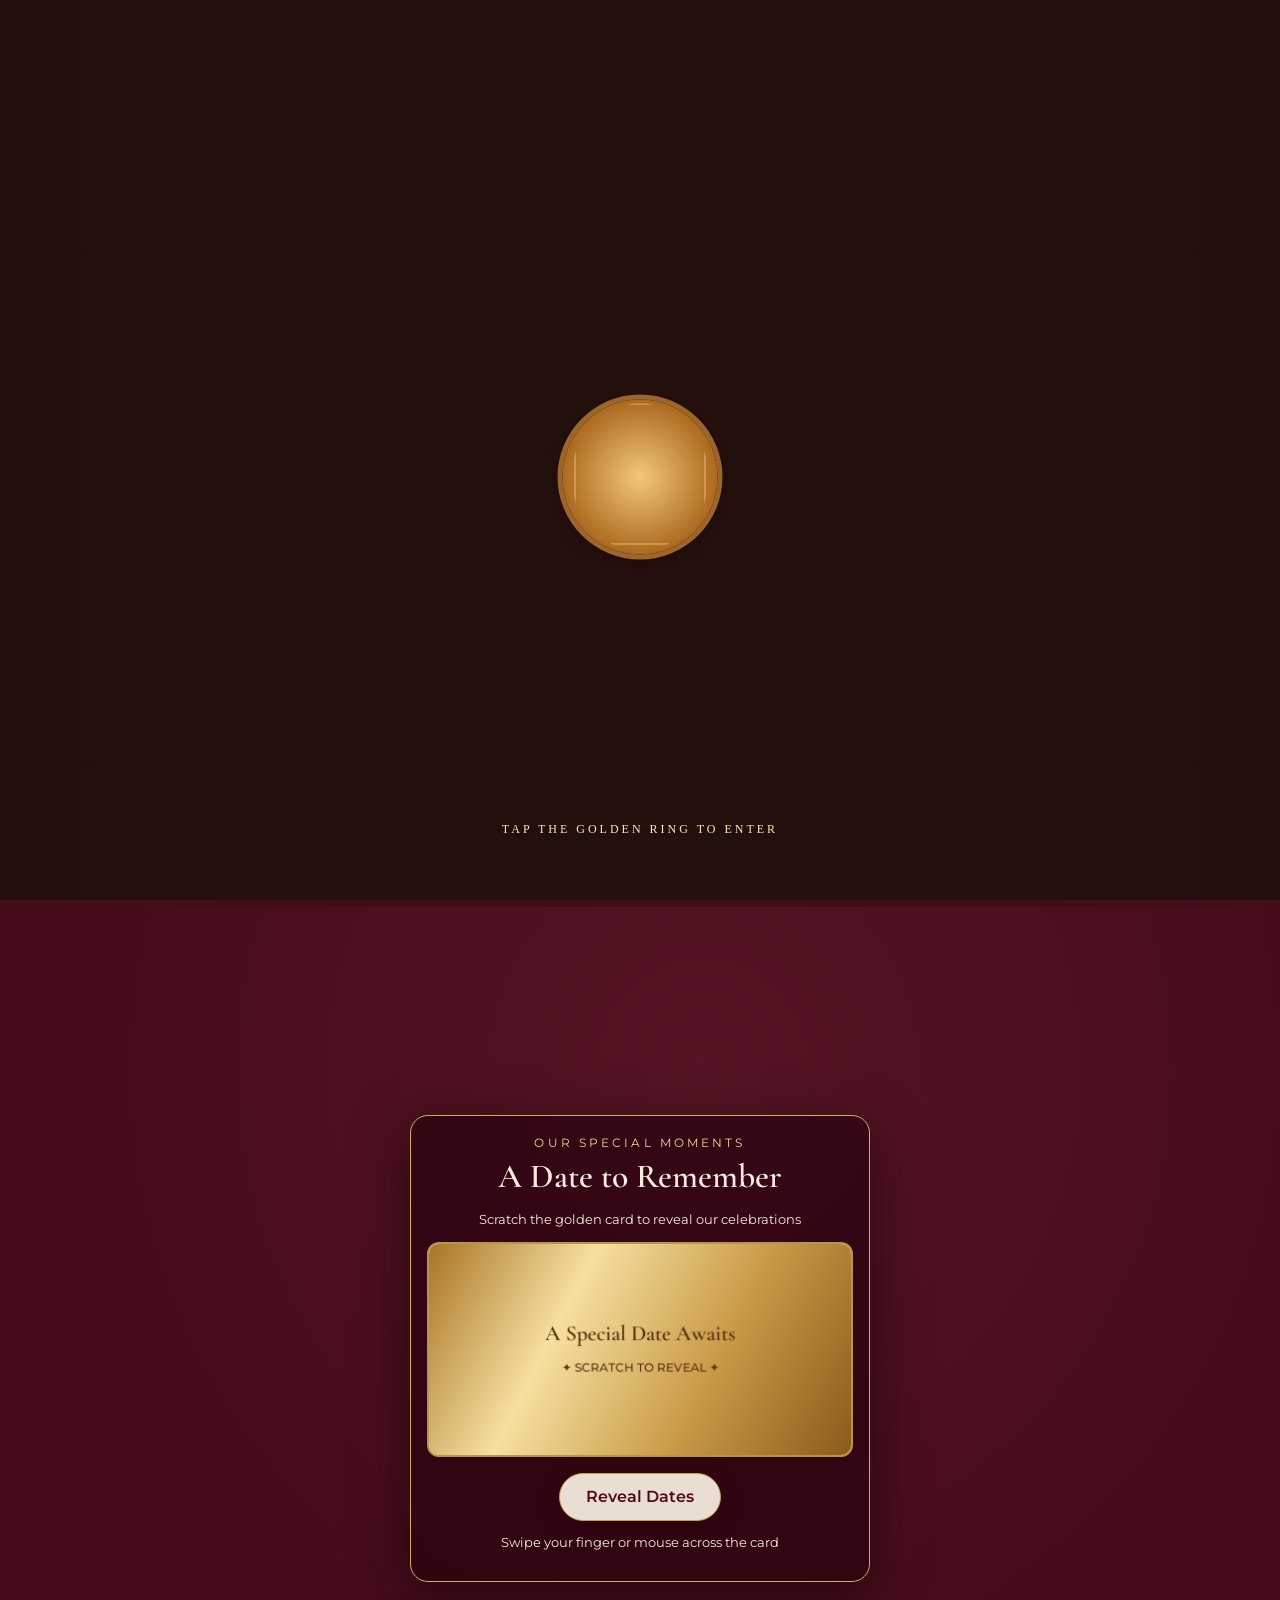
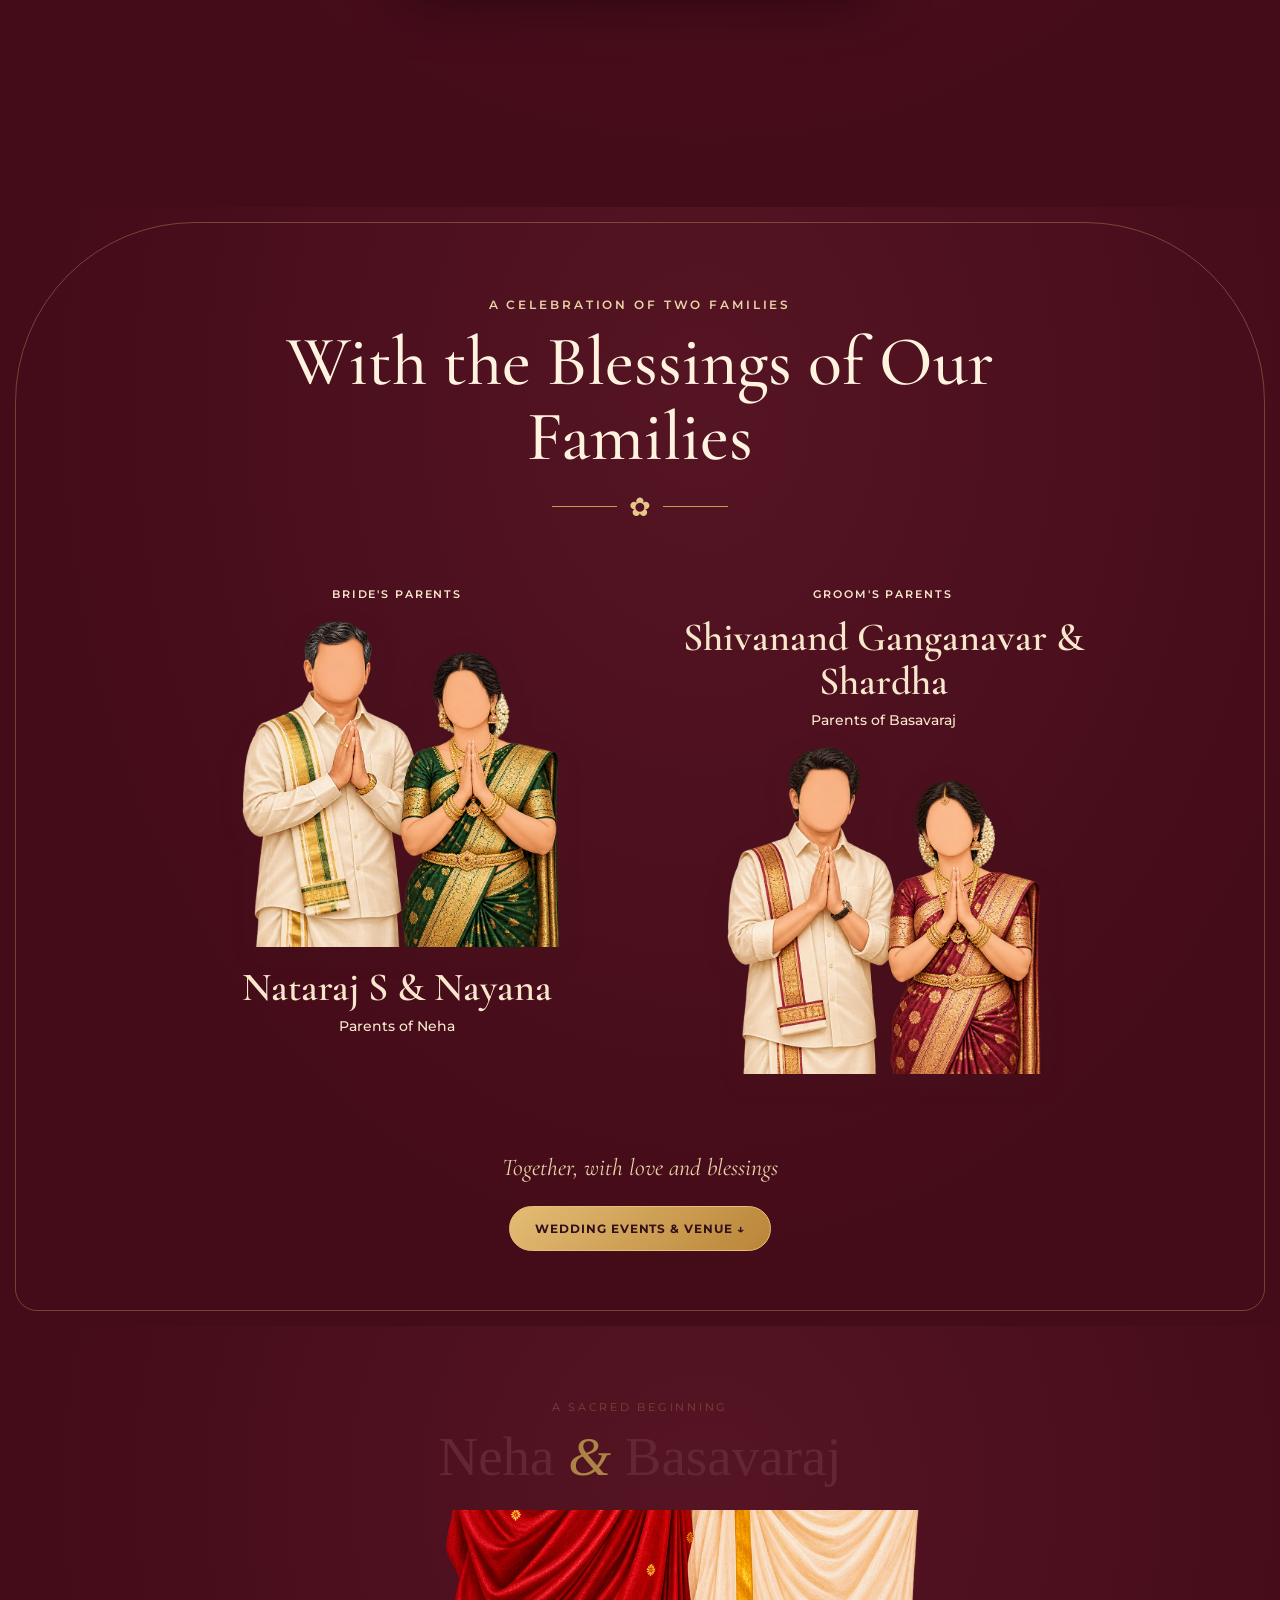
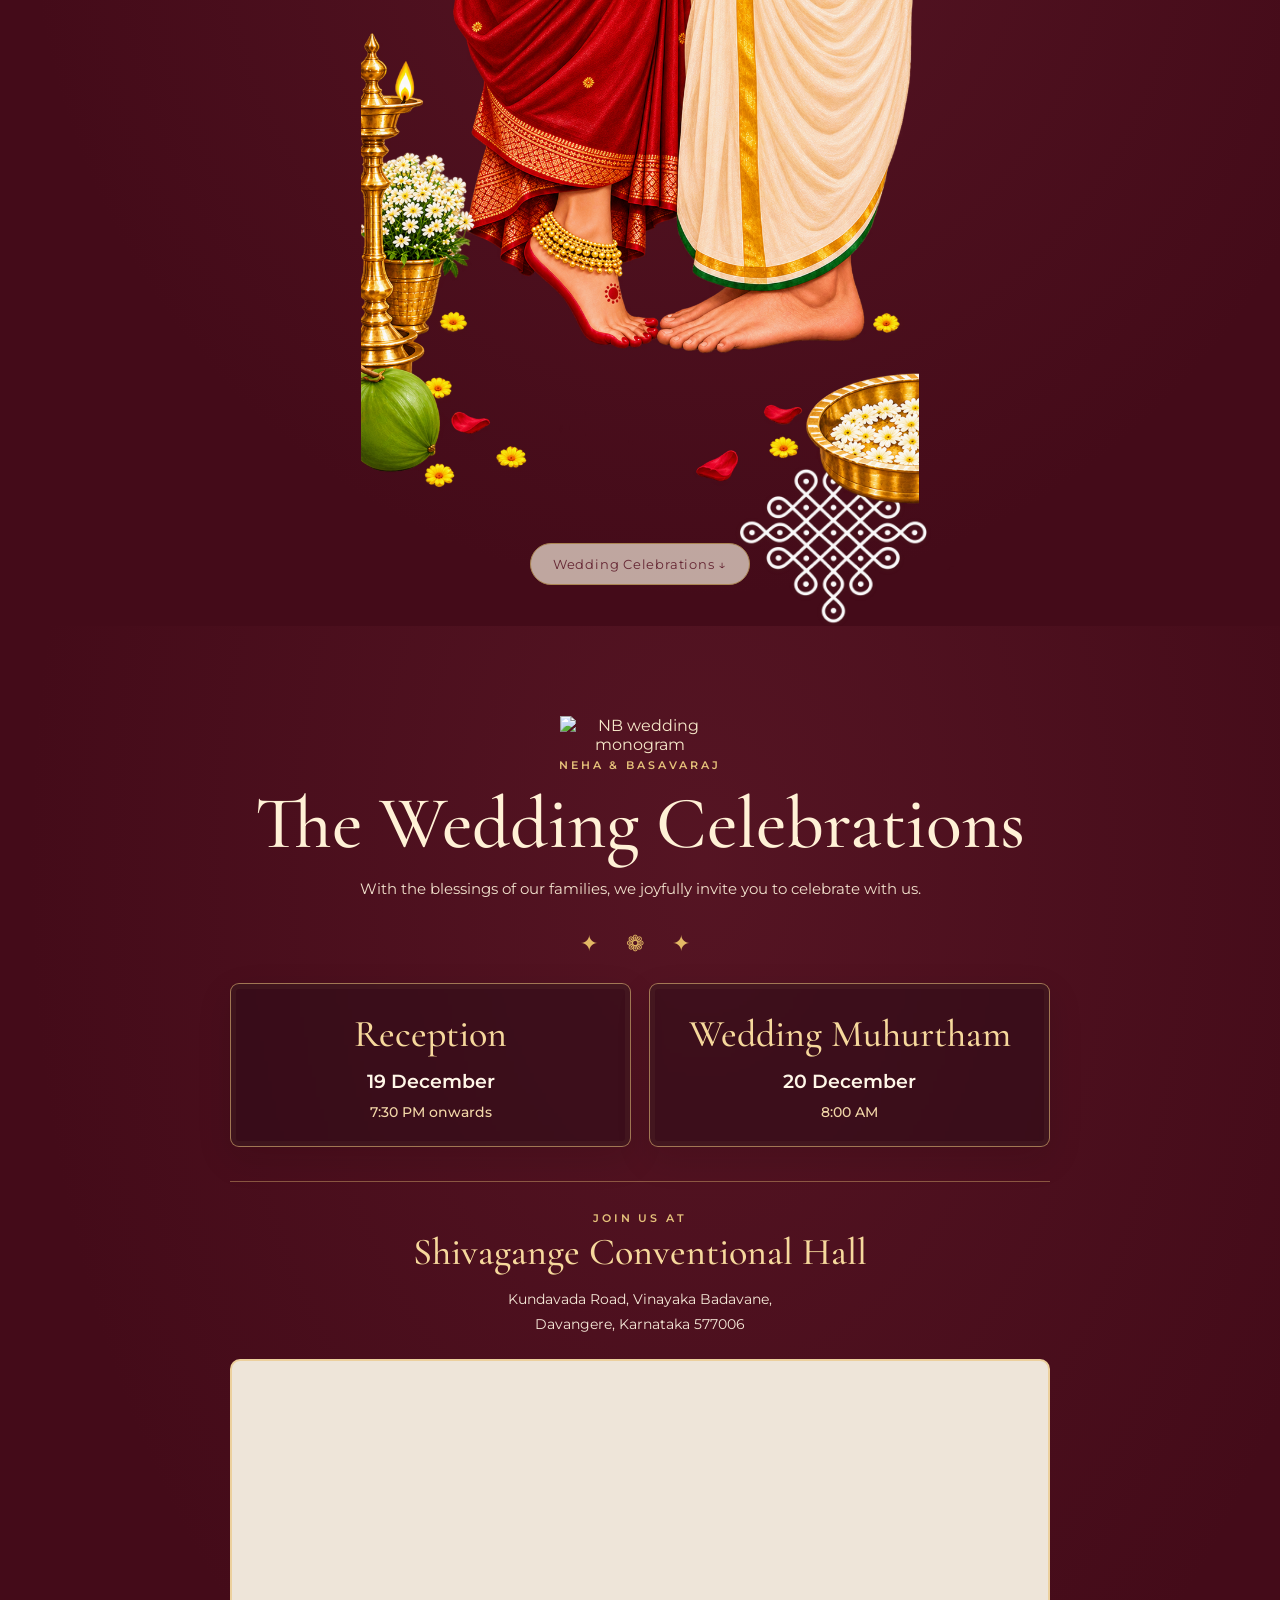
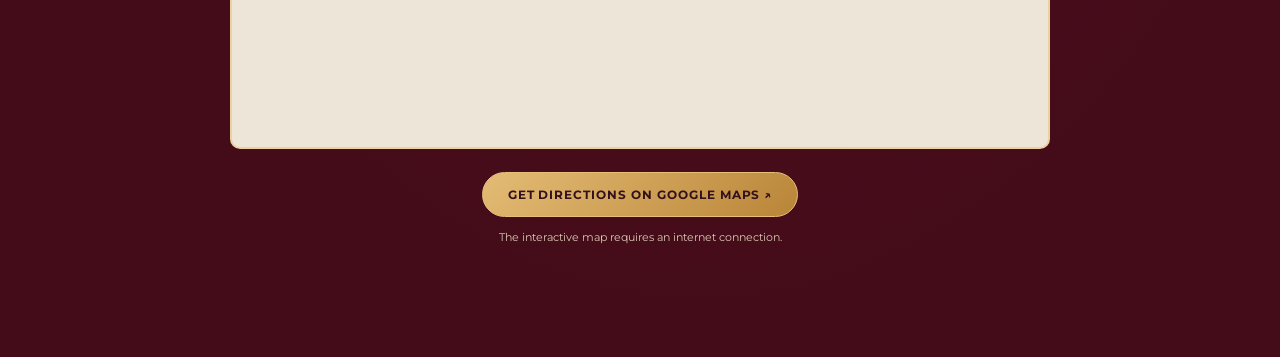
==== neha_basavaraj_wedding_with_parents.html @ 17118885 "first commit" ====
<!DOCTYPE html>

<html lang="en"><head><meta content="#510b18" name="theme-color"/><meta charset="utf-8"/><meta content="width=device-width,initial-scale=1,viewport-fit=cover" name="viewport"/><title>Neha &amp; Basavaraj | Wedding Invitation</title><link href="https://fonts.googleapis.com/css2?family=Cormorant+Garamond:wght@400;500;600;700&amp;family=Montserrat:wght@400;500;600&amp;display=swap" rel="stylesheet"/><style>
:root{--maroon:#510b18;--gold:#c69c50;--ivory:#f6ebdd}*{box-sizing:border-box}html{scroll-behavior:smooth}html,body{margin:0;overflow-x:clip}body{background:var(--maroon);color:var(--ivory);font-family:Montserrat,sans-serif}button{font:inherit;cursor:pointer;min-height:48px}button:focus-visible{outline:3px solid #fff;outline-offset:4px}.scene{position:relative;min-height:100svh;display:grid;place-items:center;isolation:isolate;overflow:hidden}.painting{position:absolute;inset:0;background-image:linear-gradient(180deg,rgba(35,0,10,.24),rgba(35,0,10,.44)),url('[data-uri]');background-size:cover;background-position:center;z-index:-2}.scene:after{content:'';position:absolute;inset:0;box-shadow:inset 0 0 100px #25030a80;pointer-events:none;z-index:-1}.hero-content{padding:6rem 1rem 3rem;text-align:center;display:flex;flex-direction:column;align-items:center;gap:1rem;max-width:700px}.eyebrow{font-size:.72rem;letter-spacing:.27em;text-transform:uppercase;color:#f2d39a}.names{font:600 clamp(3.4rem,12vw,7rem)/.95 'Cormorant Garamond',serif;text-shadow:0 3px 20px #180008}.amp{font-size:.68em;color:var(--gold)}.sub{font:500 1.05rem 'Cormorant Garamond',serif;letter-spacing:.1em}.btn{background:rgba(246,235,221,.94);color:var(--maroon);border:1px solid var(--gold);border-radius:999px;padding:.8rem 1.6rem;font-weight:600;box-shadow:0 8px 26px #17000655}.btn:hover{background:#fff4df}.couple{width:min(72vw,330px);max-height:45svh;object-fit:contain;filter:drop-shadow(0 8px 16px #1a000a90)}.scroll-hint{font-size:.7rem;letter-spacing:.18em;color:#f0d4a3}.reveal-scene{padding:4rem 1rem 5rem}.scratch-wrap{width:min(90vw,460px);padding:1rem;border:1px solid #d2ad6a;border-radius:18px;background:rgba(45,3,16,.78);backdrop-filter:blur(6px);box-shadow:0 15px 55px #13000799;text-align:center}.scratch-wrap h2{font:600 2.1rem 'Cormorant Garamond',serif;margin:.3rem 0}.scratch-wrap p{font-size:.8rem;line-height:1.5}.scratch{position:relative;width:100%;height:215px;overflow:hidden;border-radius:12px;border:2px solid #b89454;background:#f9ecd9;color:#4a1020;touch-action:pan-y}.dates{position:absolute;inset:0;display:flex;flex-direction:column;justify-content:center;align-items:center;gap:.4rem}.dates b{font-size:.67rem;letter-spacing:.19em}.dates strong{font:600 1.6rem 'Cormorant Garamond',serif}.dates hr{width:55%;border:0;border-top:1px solid #c69c50;margin:.35rem}canvas{position:absolute;inset:0;width:100%;height:100%;touch-action:none;cursor:crosshair}.scratch.done canvas{opacity:0;pointer-events:none;transition:opacity .9s}.scratch-controls{display:flex;justify-content:center;margin-top:1rem}.overlay{position:fixed;inset:0;z-index:30;display:flex;pointer-events:auto}.panel{position:absolute;top:0;bottom:0;width:50%;background-image:url('[data-uri]');background-size:200% 100%;background-repeat:no-repeat;transition:transform 2.2s cubic-bezier(.76,0,.15,1);will-change:transform}.panel.left{left:0;background-position:left center}.panel.right{right:0;background-position:right center}.overlay.open .left{transform:translateX(-103%)}.overlay.open .right{transform:translateX(103%)}.curtain-knot{position:absolute;top:52%;left:50%;transform:translate(-50%,-50%);z-index:3;display:grid;place-items:center;gap:6px;touch-action:none;cursor:grab;color:#fff6db;text-shadow:0 2px 5px #4c2400}.knot-disc{width:94px;height:94px;border-radius:50%;border:5px double #ffdb8c;background:radial-gradient(circle at 35% 30%,#ffebad,#9b651e 72%);box-shadow:0 5px 25px #3012009c;display:grid;place-items:center;font:700 1.6rem 'Cormorant Garamond',serif;color:#64350d}.rope{width:9px;height:110px;background:repeating-linear-gradient(145deg,#d9a747 0 5px,#fff0ad 5px 9px,#b47b25 9px 13px);border-radius:8px;box-shadow:2px 2px 5px #3b1b00}.rope:after{content:'';display:block;position:relative;top:104px;left:-10px;width:29px;height:34px;border-radius:4px 4px 13px 13px;background:linear-gradient(90deg,#ad741d,#ffe39a,#a66c14)}.pull-label{font-size:.65rem;letter-spacing:.16em;text-transform:uppercase;background:#3b0a13c9;padding:.5rem .7rem;border-radius:30px;white-space:nowrap}.overlay.open .curtain-knot{opacity:0;transition:opacity .4s}.skip{position:absolute;right:14px;bottom:calc(16px + env(safe-area-inset-bottom));z-index:4;background:#3a0b18b8;color:#fff;border:1px solid #e6c47b;border-radius:24px;padding:.5rem 1rem}.intro-title{position:absolute;top:8%;width:100%;text-align:center;z-index:2;font:600 1.4rem 'Cormorant Garamond',serif;letter-spacing:.12em;color:#f3d6a5}.opening{overflow:hidden}.opening .hero-content{opacity:0;transform:translateY(22px);transition:opacity 1.3s 1.3s,transform 1.3s 1.3s}.opening.ready .hero-content{opacity:1;transform:none}@media(min-width:800px){.couple{width:300px}.hero-content{padding-top:4rem}}@media(prefers-reduced-motion:reduce){*,*:before,*:after{animation:none!important;scroll-behavior:auto!important;transition-duration:.01ms!important}}

/* Mobile: preserve the entire painting rather than cropping its temple and borders. */
@media(max-width:799px){.painting{background-image:linear-gradient(180deg,rgba(35,0,10,.10),rgba(35,0,10,.27)),url('[data-uri]');background-size:100% 100%,contain;background-repeat:no-repeat;background-position:center center;background-color:#510b18}.scene{min-height:100svh}.hero-content{padding:3rem 1rem 2rem}.couple{max-height:39svh}.names{font-size:clamp(3rem,11vw,4.7rem)}}
.royal-rope{width:210px;height:195px;overflow:visible;filter:drop-shadow(0 4px 5px #482400)}
.curtain-knot{top:45%;gap:0;filter:drop-shadow(0 5px 12px #2a1000)}
.pull-label{font-size:clamp(.78rem,3.5vw,1rem);font-weight:700;letter-spacing:.09em;color:#fff9e9;background:#4b0a1bf2;border:2px solid #ffe0a1;box-shadow:0 6px 24px #180006bb;padding:.85rem 1.15rem;text-shadow:0 2px 3px #1e0208;white-space:nowrap;animation:hintPulse 2s ease-in-out infinite}
@keyframes hintPulse{50%{transform:scale(1.055);box-shadow:0 6px 30px #fff2b04d}}
@media(max-width:380px){.pull-label{font-size:.72rem;padding:.8rem .7rem}.royal-rope{width:175px;height:170px}}

/* Royal wax-sealed invitation opening */
.wax-overlay{position:fixed;inset:0;z-index:9999;overflow:hidden;background:#173b35;isolation:isolate;display:block}
.wax-underlay{position:absolute;inset:0;background:radial-gradient(circle at 50% 45%,#f9e8c8 0%,#651629 75%,#350c1c);transform:scale(1.06);transition:transform 2.3s cubic-bezier(.2,.7,.2,1)}
.wax-leaf{position:absolute;top:0;bottom:0;width:50.15%;background-image:url([data-uri]);background-repeat:no-repeat;background-size:200% 100%;filter:drop-shadow(0 0 12px #160a0a66);will-change:transform;transition:transform 2.15s cubic-bezier(.64,.05,.17,1);backface-visibility:hidden}
.wax-left{left:0;background-position:left center;transform-origin:left center}
.wax-right{right:0;background-position:right center;transform-origin:right center}
.wax-ribbon{position:absolute;top:46%;height:4.3%;width:50%;background:linear-gradient(180deg,#a8753c,#fff2d2 28%,#f5e1b6 57%,#a77a40);box-shadow:0 2px 9px #321a164d;transition:transform 1.3s ease,opacity .8s;pointer-events:none}
.wax-ribbon-left{left:0}.wax-ribbon-right{right:0}
.wax-seal{position:absolute;left:50%;top:48%;transform:translate(-50%,-50%);width:clamp(76px,18vw,116px);height:clamp(76px,18vw,116px);border-radius:50%;border:5px double #f7db91;background:radial-gradient(circle at 34% 27%,#ffecad,#bc7b24 54%,#7d4716);color:#fce7a5;box-shadow:0 0 0 4px #a46d24,0 10px 22px #220c1270,inset 0 0 0 5px #8f591e;display:grid;place-items:center;cursor:pointer;z-index:3;transition:transform .45s,opacity .45s,box-shadow .3s;touch-action:manipulation}
.wax-seal:hover,.wax-seal:focus-visible{box-shadow:0 0 0 4px #a46d24,0 0 0 10px #f3d68b55,0 10px 22px #220c1270;outline:2px solid #fff1c6;outline-offset:8px}
.seal-icon{font-size:clamp(38px,10vw,65px);line-height:1;text-shadow:0 2px 2px #6d3a16}
.wax-instruction{position:absolute;bottom:max(5%,env(safe-area-inset-bottom));left:50%;transform:translateX(-50%);z-index:4;display:flex;align-items:center;flex-direction:column;gap:12px;width:min(94%,420px);text-align:center;color:#fff4dc;font:700 clamp(13px,3.5vw,17px) Montserrat,sans-serif;letter-spacing:.08em;text-shadow:0 2px 8px #14080d,0 0 10px #14080d;background:#430e23d9;border:1px solid #ddbc78;padding:14px 12px;border-radius:14px}
.wax-fallback{border:1px solid #f6e4bd;border-radius:100px;padding:12px 24px;background:#e7c78b;color:#4a1423;font:700 14px Montserrat,sans-serif;cursor:pointer;min-height:44px}
.wax-overlay.open .wax-leaf.wax-left{transform:translateX(-105%) rotateY(-9deg)}
.wax-overlay.open .wax-leaf.wax-right{transform:translateX(105%) rotateY(9deg)}
.wax-overlay.open .wax-ribbon-left{transform:translateX(-110%);opacity:0}
.wax-overlay.open .wax-ribbon-right{transform:translateX(110%);opacity:0}
.wax-overlay.open .wax-seal{transform:translate(-50%,-50%) scale(.55) rotate(20deg);opacity:0;pointer-events:none}
.wax-overlay.open .wax-instruction{opacity:0;pointer-events:none;transition:opacity .3s}
.wax-overlay.open .wax-underlay{transform:scale(1)}
@media(min-width:700px){.wax-overlay{max-width:none}.wax-leaf{background-size:200% 100%}}
@media(prefers-reduced-motion:reduce){.wax-leaf,.wax-seal,.wax-ribbon,.wax-underlay{transition-duration:.01ms!important}}

/* Scene 3 — family blessings */
.family-scene{position:relative;min-height:100svh;padding:90px 18px 75px;background:radial-gradient(ellipse at 50% 15%,#7b293b 0%,#510b18 48%,#2c0711 100%);display:flex;align-items:center;justify-content:center;overflow:hidden}
.family-scene:before{content:"";position:absolute;inset:15px;border:1px solid #d7b36c88;border-radius:180px 180px 22px 22px;pointer-events:none}
.family-inner{position:relative;z-index:1;width:min(100%,950px);text-align:center}
.family-kicker{font:600 12px Montserrat,sans-serif;letter-spacing:.24em;color:#e8d3a5;text-transform:uppercase}
.family-title{font:500 clamp(36px,7vw,70px)/1.08 'Cormorant Garamond',serif;color:#fff3df;margin:12px auto 16px;max-width:780px}
.family-divider{display:flex;align-items:center;gap:12px;justify-content:center;color:#e7c88a;font-size:26px;margin:12px 0 32px}.family-divider:before,.family-divider:after{content:"";height:1px;width:65px;background:#c69c50}
.family-grid{display:grid;grid-template-columns:repeat(2,minmax(0,1fr));gap:22px}
.family-card{border:1px solid #d7b36c77;border-radius:170px 170px 18px 18px;padding:28px 16px 26px;background:linear-gradient(160deg,#f9efdb 0%,#ead8b6 100%);color:#4c1422;box-shadow:0 18px 45px #18000855;min-width:0}
.family-card .family-label{font:600 11px Montserrat,sans-serif;letter-spacing:.17em;text-transform:uppercase;color:#8a5d36}
.family-card h3{font:600 clamp(26px,4vw,40px)/1.1 'Cormorant Garamond',serif;margin:13px 0 8px;overflow-wrap:anywhere}
.family-card p{font:500 14px Montserrat,sans-serif;margin:0;color:#79533d}
.family-figures{height:190px;display:flex;align-items:flex-end;justify-content:center;gap:7px;margin:12px auto 10px}
.family-person{position:relative;width:75px;height:170px;display:flex;flex-direction:column;align-items:center;justify-content:flex-end}
.family-head{width:40px;height:48px;border-radius:46% 46% 48% 48%;background:#c78e6a;position:absolute;top:8px;z-index:2;box-shadow:0 -9px 0 -3px #30221e}
.family-body{height:112px;width:67px;border-radius:25px 25px 6px 6px;background:linear-gradient(90deg,#f6ebd3,#c8a56b,#fff1d8);border:2px solid #b99352}
.family-person.mother .family-head{box-shadow:0 -10px 0 -3px #30221e, -13px 12px 0 -9px #30221e}
.family-person.mother .family-body{width:73px;background:linear-gradient(110deg,#285d4b 0 38%,#d8b873 39% 45%,#40745e 46% 100%);border-color:#c5a358;border-radius:20px 20px 5px 5px}
.family-card:nth-child(2) .family-person.mother .family-body{background:linear-gradient(110deg,#8a3445 0 38%,#d8b873 39% 45%,#a04b5a 46% 100%)}
.family-next{margin:35px auto 0;font:italic 24px 'Cormorant Garamond',serif;color:#e8d3a5}
.family-reveal{opacity:0;transform:translateY(28px);transition:opacity .85s ease,transform .85s ease}.family-reveal.visible{opacity:1;transform:translateY(0)}
.family-nav{margin-top:18px;min-height:46px}
@media(max-width:620px){.family-scene{padding:75px 20px 60px}.family-grid{grid-template-columns:1fr;max-width:410px;margin:auto;gap:20px}.family-figures{height:155px}.family-person{transform:scale(.83);transform-origin:bottom center}.family-card{padding:22px 12px 24px}.family-scene:before{inset:10px;border-radius:100px 100px 16px 16px}}
@media(prefers-reduced-motion:reduce){.family-reveal{opacity:1;transform:none;transition:none}}
.family-figures{height:clamp(220px,27vw,330px);margin:15px auto 18px;display:flex;align-items:flex-end;justify-content:center;overflow:visible}.parents-art{height:100%;width:100%;object-fit:contain;object-position:center bottom;filter:drop-shadow(0 8px 12px rgba(64,25,22,.14))}@media(max-width:620px){.family-figures{height:240px}}

/* Master refinements: one continuous invitation canvas */
html{background:#510b18}
body{background:#510b18;min-height:100vh}
body::before{content:"";position:fixed;inset:0;z-index:-1;pointer-events:none;background:radial-gradient(ellipse at 50% 35%,#743046 0%,#510b18 58%,#2c0711 100%)}
.scene,.family-scene{background:transparent!important;isolation:auto}
.scene>.painting{display:none!important}
.family-scene:before{border-color:#d7b36c55}
.family-card{background:linear-gradient(160deg,#f9efdb,#ead8b6)}
.wax-overlay{background:#510b18!important;opacity:1!important;visibility:visible!important}
.wax-underlay{background:radial-gradient(ellipse at center,#793448,#510b18 75%,#2c0711)!important}
.wax-leaf{height:100dvh!important;min-height:100vh!important;top:0!important;bottom:0!important;background-size:200% 100%!important;background-repeat:no-repeat!important}
.wax-left{left:0!important;background-position:left center!important}
.wax-right{right:0!important;background-position:right center!important}
.opening .hero-content{transition-delay:.25s!important}
.opening.ready .hero-content{opacity:1;transform:none}
@media(max-width:620px){.wax-overlay{width:100vw!important;max-width:none!important}.wax-leaf{width:50.2vw!important}.family-scene{padding-top:75px}}

/* Royal floral curtain entrance — continuous original invitation remains underneath */
.wax-overlay{background:#3f0b1c!important}
.wax-underlay{background:radial-gradient(ellipse at 50% 40%,#8a3547,#4a1023 70%,#270814)!important}
.royal-curtain{position:absolute;top:0;height:100%;width:50.5%;z-index:2;pointer-events:none;background-repeat:no-repeat;background-size:100% 100%;filter:sepia(.16) saturate(1.22) hue-rotate(-9deg) drop-shadow(0 0 18px rgba(18,0,8,.48));transition:transform 1.75s cubic-bezier(.22,.7,.15,1),opacity 1.45s ease;will-change:transform}
.royal-curtain.left{left:0;background-image:url([data-uri]);background-position:left center}
.royal-curtain.right{right:0;background-image:url([data-uri]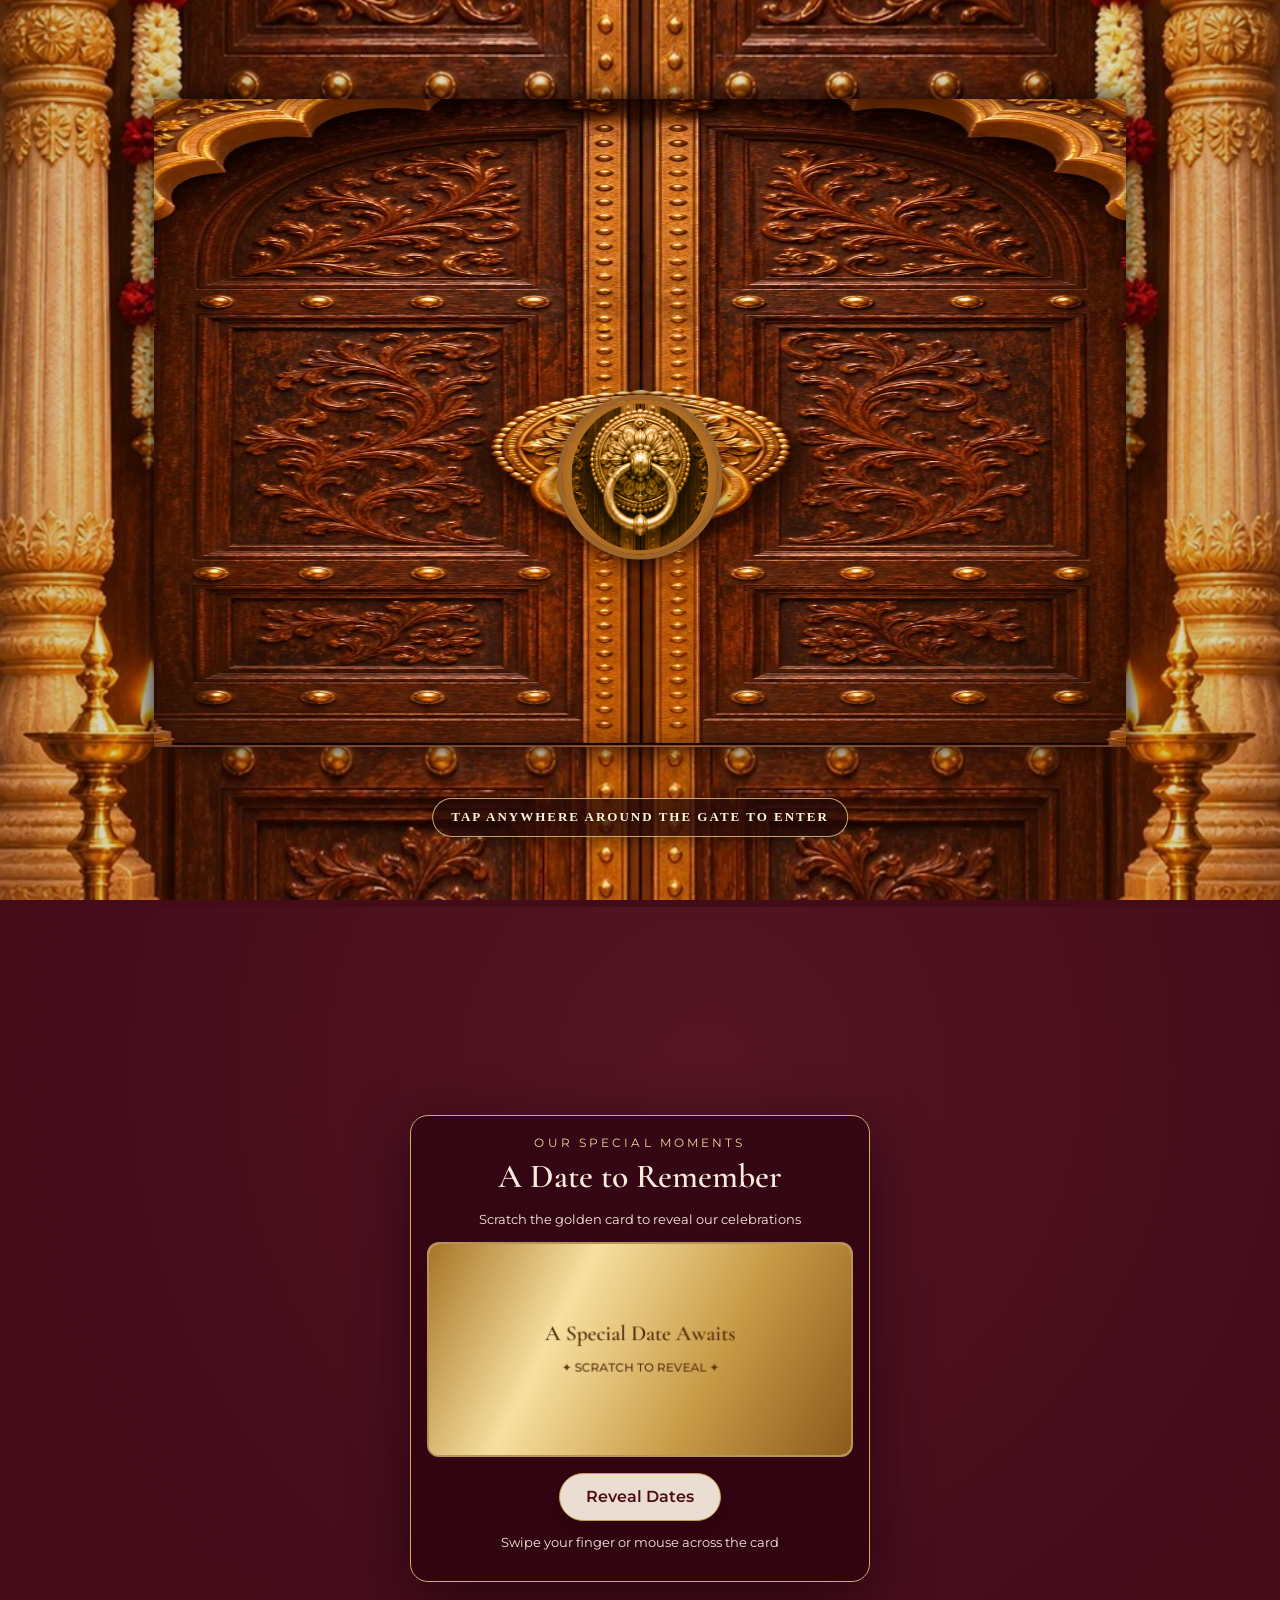
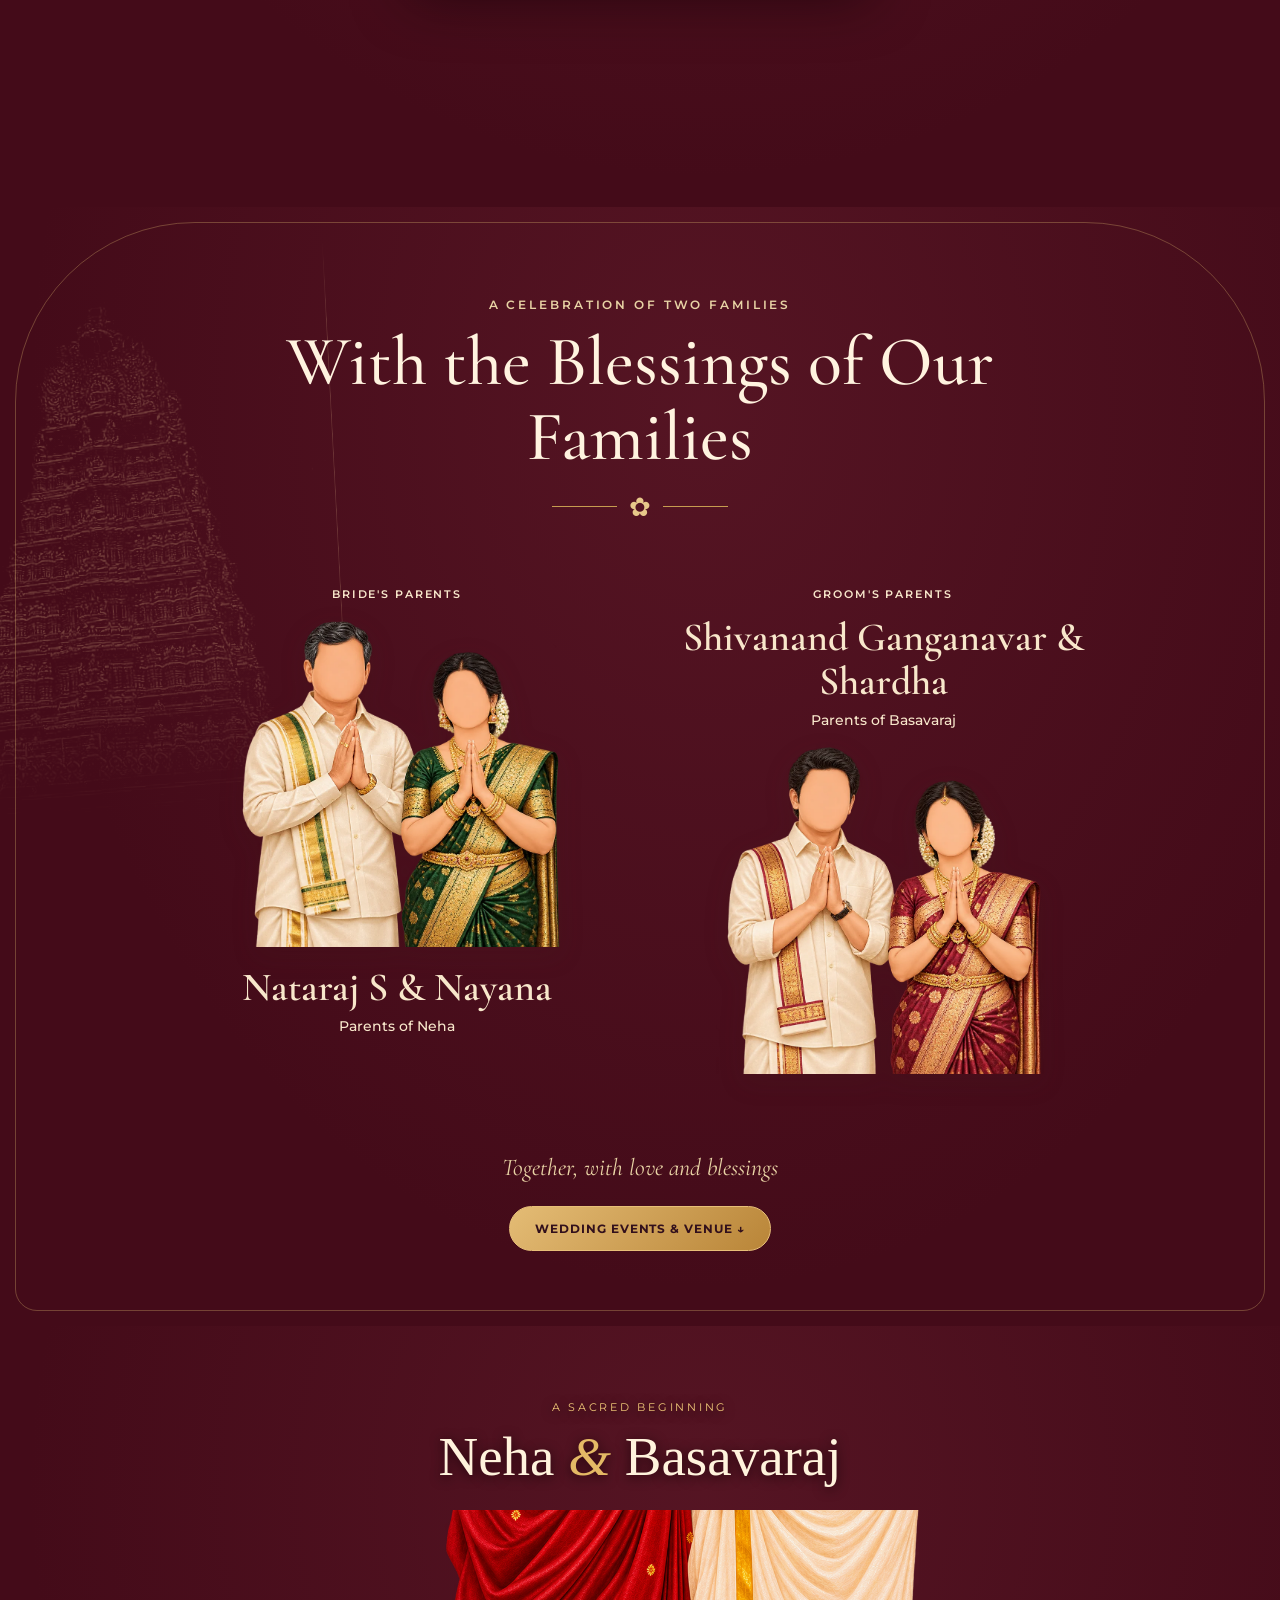
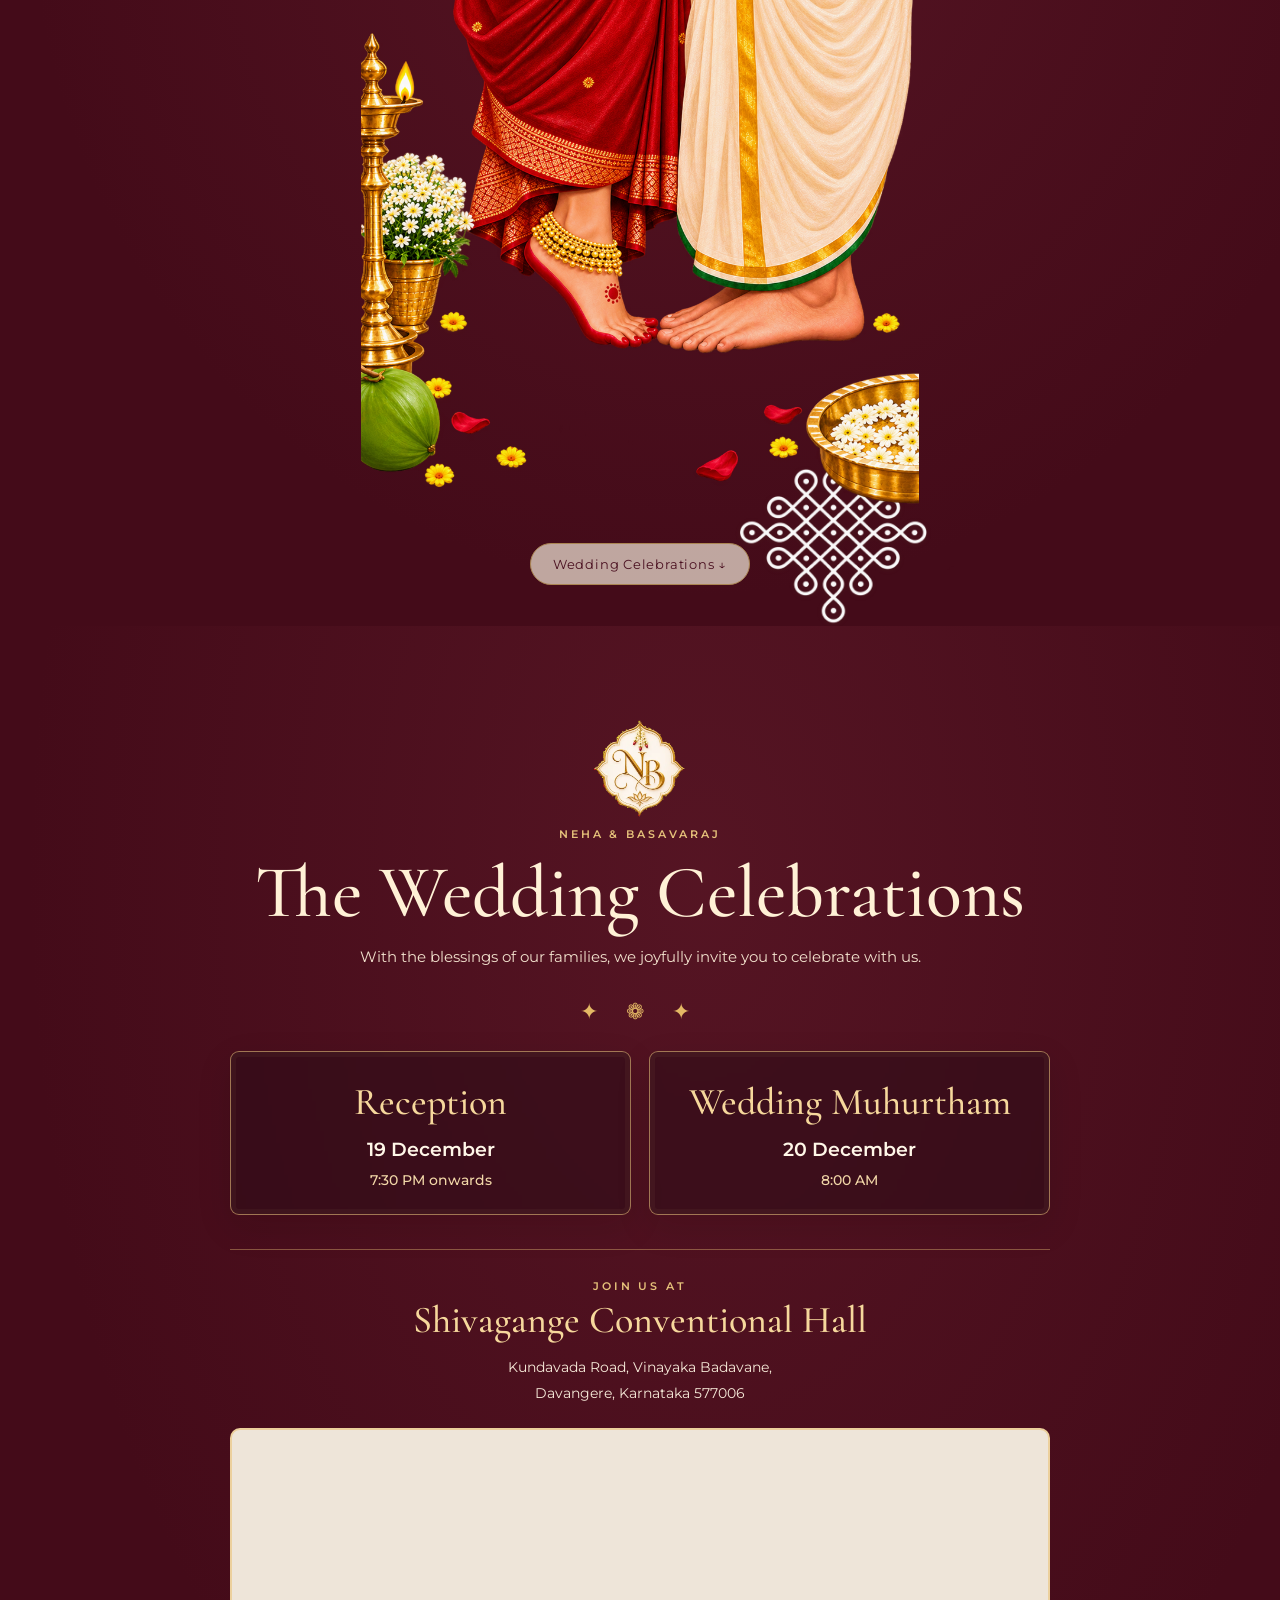
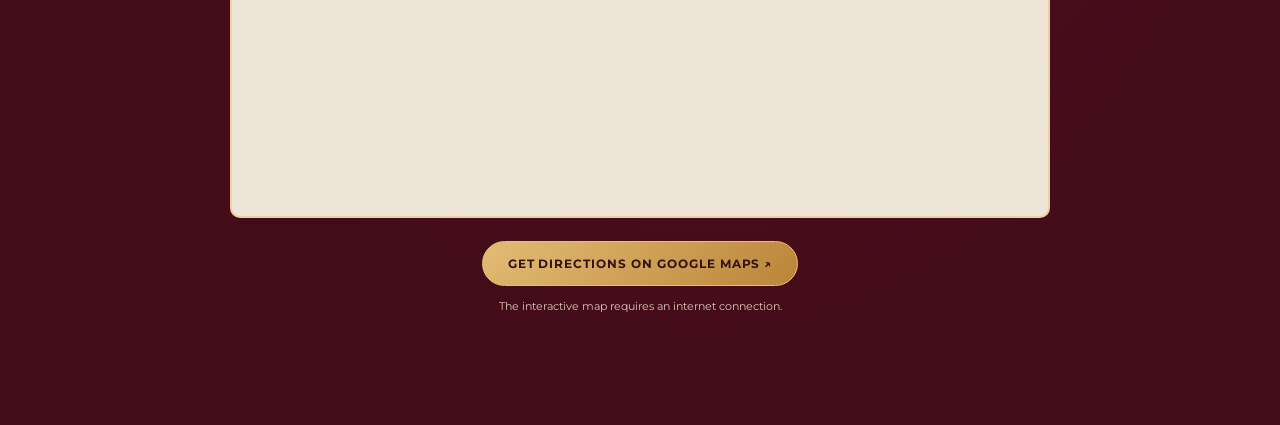
